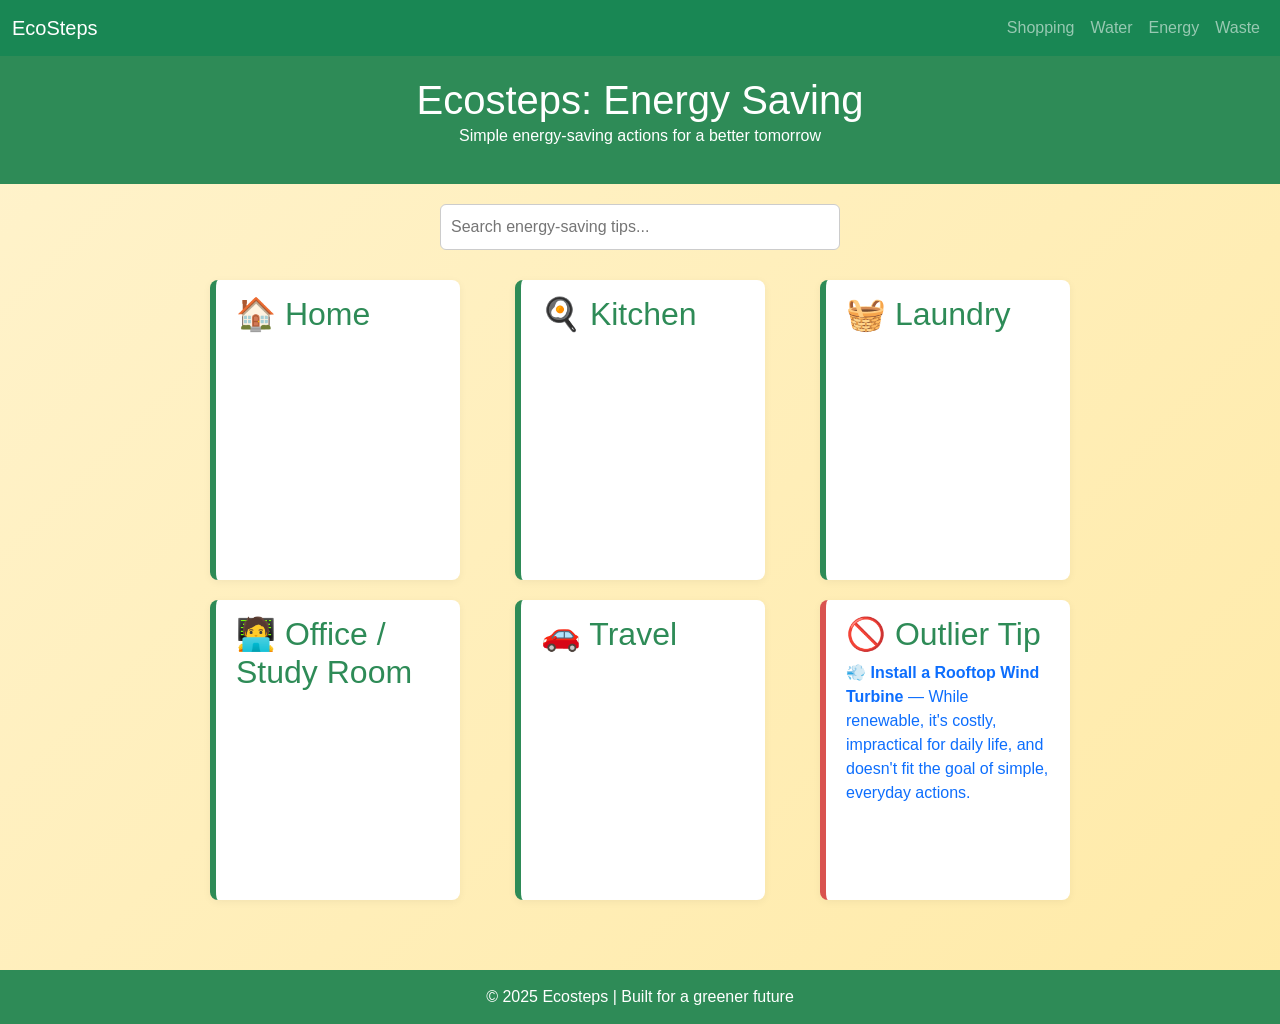
==== energy.html @ 2a05fef1 "first commit" ====
<!DOCTYPE html>
<html lang="en">
<head>
  <meta charset="UTF-8" />
  <meta name="viewport" content="width=device-width, initial-scale=1" />
  <title>Ecosteps: Energy Saving</title>
  <link href="https://cdn.jsdelivr.net/npm/bootstrap@5.3.0/dist/css/bootstrap.min.css" rel="stylesheet" />
  <style>
    *{
      list-style: none;
    }
    body {
      font-family: 'Poppins', sans-serif;
      margin: 0;
      padding: 0;
      background: linear-gradient(135deg, #fff3cd 0%, #ffeaa7 100%);
      color: #333;
      overflow-x: hidden;
    }

    header {
      background-color: #2e8b57;
      color: white;
      padding: 20px;
      text-align: center;
    }

    h1 {
      margin: 0;
    }

    section {
      padding: 20px;
      max-width: 900px;
      margin: auto;
    }
    .items{
      display: flex;
      justify-content: space-between;
      flex-wrap: wrap;
    }

    .category {

      background-color: #ffffff;
      border-left: 6px solid #2e8b57;
      padding: 15px 20px;
      margin-bottom: 20px;
      border-radius: 8px;
      box-shadow: 0 2px 8px rgba(0, 0, 0, 0.05);
      cursor: pointer;
      width: 250px;
      height: 300px;
    }
    .home{
      background-image: url(https://thearchitecturedesigns.com/wp-content/uploads/2023/12/Architectural-Tips-to-Consider-for-an-Energy-Efficient-Home-4-1024x731.jpeg);
      background-size: cover;
      background-repeat: no-repeat;
      background-position: center;
    }
 .kitchen{
  background-image: url(https://decorcrowd.com/wp-content/uploads/2024/04/Different_color_temperatures_of_LED_lights_for_various_kitchen_zones-683x1024.webp);
      background-size: cover;
      background-repeat: no-repeat;
      background-position: center;
 }

 .laundry{
      background-image: url(https://thumbs.dreamstime.com/b/modern-laundry-room-energy-efficient-washing-machine-design-bright-laundry-area-features-washing-machine-wind-363855726.jpg);
      background-size: cover;
      background-repeat: no-repeat;
      background-position: center;
 }
 .office{
   background-image: url(https://www.energyaustralia.com.au/sites/default/files/styles/full_image/public/2017-01/energy-saving-tips-your-office.jpg?itok=7Slnhd7Y);
      background-size: cover;
      background-repeat: no-repeat;
      background-position: center;
 }
 .travel{
      background-image: url(https://welcomeenergy.co.uk/wp-content/uploads/2020/06/energy.png);
      background-size: cover;
      background-repeat: no-repeat;
      background-position: center;
 }
    .category h2 {
      margin-top: 0;
      color: #2e8b57;
      display: flex;
      justify-content: space-between;
      align-items: center;
    }

    .tips {
      display: none;
      padding-top: 10px;
      background: floralwhite;
      padding-right: 9px;
      padding-bottom: 4px;
      border-radius: 5px;
      border: 1px solid gray;
    }

    .outlier {
      background-image: url(https://thumbs.dreamstime.com/z/solar-panel-factory-rooftop-wind-turbine-beautiful-blue-sky-background-290024579.jpg?w=576);
      border-left: 6px solid #d9534f;
    }

    footer {
      text-align: center;
      padding: 15px;
      background-color: #2e8b57;
      color: white;
      margin-top: 30px;
    }

    .search-box {
      text-align: center;
      margin-bottom: 30px;
    }

    input[type="text"] {
      padding: 10px;
      width: 80%;
      max-width: 400px;
      font-size: 16px;
      border-radius: 6px;
      border: 1px solid #ccc;
    }

    #scrollTop {
      position: fixed;
      bottom: 30px;
      right: 30px;
      display: none;
      background-color: #2e8b57;
      color: white;
      border: none;
      padding: 10px 15px;
      border-radius: 50%;
      font-size: 18px;
      cursor: pointer;
      box-shadow: 0 2px 5px rgba(0, 0, 0, 0.3);
    }

    @media screen and (max-width: 600px) {
      section {
        padding: 15px;
      }
    }
  </style>
</head>
<body>
  <nav class="navbar navbar-expand-lg navbar-dark bg-success">
    <div class="container-fluid">
      <a class="navbar-brand" href="EcoSteps.html">EcoSteps</a>
      <button class="navbar-toggler" type="button" data-bs-toggle="collapse" data-bs-target="#navbarNav"
        aria-controls="navbarNav" aria-expanded="false" aria-label="Toggle navigation">
        <span class="navbar-toggler-icon"></span>
      </button>
      <div class="collapse navbar-collapse" id="navbarNav">
        <ul class="navbar-nav ms-auto">
          <li class="nav-item"><a class="nav-link" href="shopping.html">Shopping</a></li>
          <li class="nav-item"><a class="nav-link" href="water.html">Water</a></li>
          <li class="nav-item active"><a class="nav-link" href="energy.html">Energy</a></li>
          <li class="nav-item"><a class="nav-link" href="waste/abhina_page4.html">Waste</a></li>
        </ul>
      </div>
    </div>
  </nav>

  <header>
    <h1>Ecosteps: Energy Saving</h1>
    <p>Simple energy-saving actions for a better tomorrow</p>
  </header>

  <section>
    <div class="search-box">
      <input type="text" id="searchInput" placeholder="Search energy-saving tips...">
    </div>

    <div class="item">
      <div class="items">
            <div class="category home" onclick="toggleTips(this)">
      <h2>🏠 Home </h2>
      <ul class="tips">
        <li>💡 Switch to LED Bulbs</li>
        <li>🔌 Unplug Idle Electronics</li>
        <li>🪟 Use Natural Light</li>
        <li>🛏️ Turn Off Lights When Not Needed</li>
        <li>🧊 Insulate Your Home</li>
      </ul>
    </div>

    <div class="category kitchen" onclick="toggleTips(this)">
      <h2>🍳 Kitchen</h2>
      <ul class="tips">
        <li>🍽️ Use Microwave Instead of Oven</li>
        <li>🔥 Cover Pots While Cooking</li>
        <li>🧊 Use Energy-Efficient Appliances</li>
      </ul>
    </div>
    <div class="category laundry" onclick="toggleTips(this)">
      <h2>🧺 Laundry </h2>
      <ul class="tips">
        <li>🧼 Wash with Cold Water</li>
        <li>🌞 Line Dry Clothes</li>
        <li>🧽 Clean Dryer Lint Filter Regularly</li>
      </ul>
    </div>
      </div>
      <div class="items">
            <div class="category office" onclick="toggleTips(this)">
      <h2>🧑‍💻 Office / Study Room</h2>
      <ul class="tips">
        <li>🖥️ Use Power Saving Mode</li>
        <li>🔌 Smart Power Strips</li>
      </ul>
    </div>

    <div class="category travel" onclick="toggleTips(this)">
      <h2>🚗 Travel</h2>
      <ul class="tips">
        <li>🚶‍♀️ Walk or Bike Short Distances</li>
        <li>🚙 Carpool When Possible</li>
        <li>🚌 Use Public Transport</li>
      </ul>
    </div>

    <a href="https://www.youtube.com/watch?v=DvkabsJn6uo" target="_blank" style="text-decoration: none;">
      <div class="category outlier">
        <h2>🚫 Outlier Tip</h2>
        <p>💨 <strong>Install a Rooftop Wind Turbine</strong> — While renewable, it's costly, impractical for daily life, and doesn't fit the goal of simple, everyday actions.</p>
      </div>
    </a>

    </div>
      </div>



  </section>

  <footer>
    &copy; 2025 Ecosteps | Built for a greener future
  </footer>

  <button id="scrollTop" onclick="scrollToTop()">⬆️</button>

  <script>
    function toggleTips(categoryDiv) {
      const tips = categoryDiv.querySelector(".tips");
      const toggleIcon = categoryDiv.querySelector("span");
      const isOpen = tips.style.display === "block";

      tips.style.display = isOpen ? "none" : "block";
      toggleIcon.textContent = isOpen ? "➕" : "➖";
    }

    document.getElementById("searchInput").addEventListener("input", function () {
      const filter = this.value.toLowerCase();
      const tipsLists = document.querySelectorAll(".tips li");

      tipsLists.forEach(function (tip) {
        const text = tip.textContent.toLowerCase();
        tip.style.display = text.includes(filter) ? "" : "none";
      });
    });

    window.onscroll = function () {
      const scrollBtn = document.getElementById("scrollTop");
      scrollBtn.style.display = window.scrollY > 200 ? "block" : "none";
    };

    function scrollToTop() {
      window.scrollTo({ top: 0, behavior: "smooth" });
    }
  </script>
  <script src="https://cdn.jsdelivr.net/npm/bootstrap@5.3.0/dist/js/bootstrap.bundle.min.js"></script>
</body>
</html>
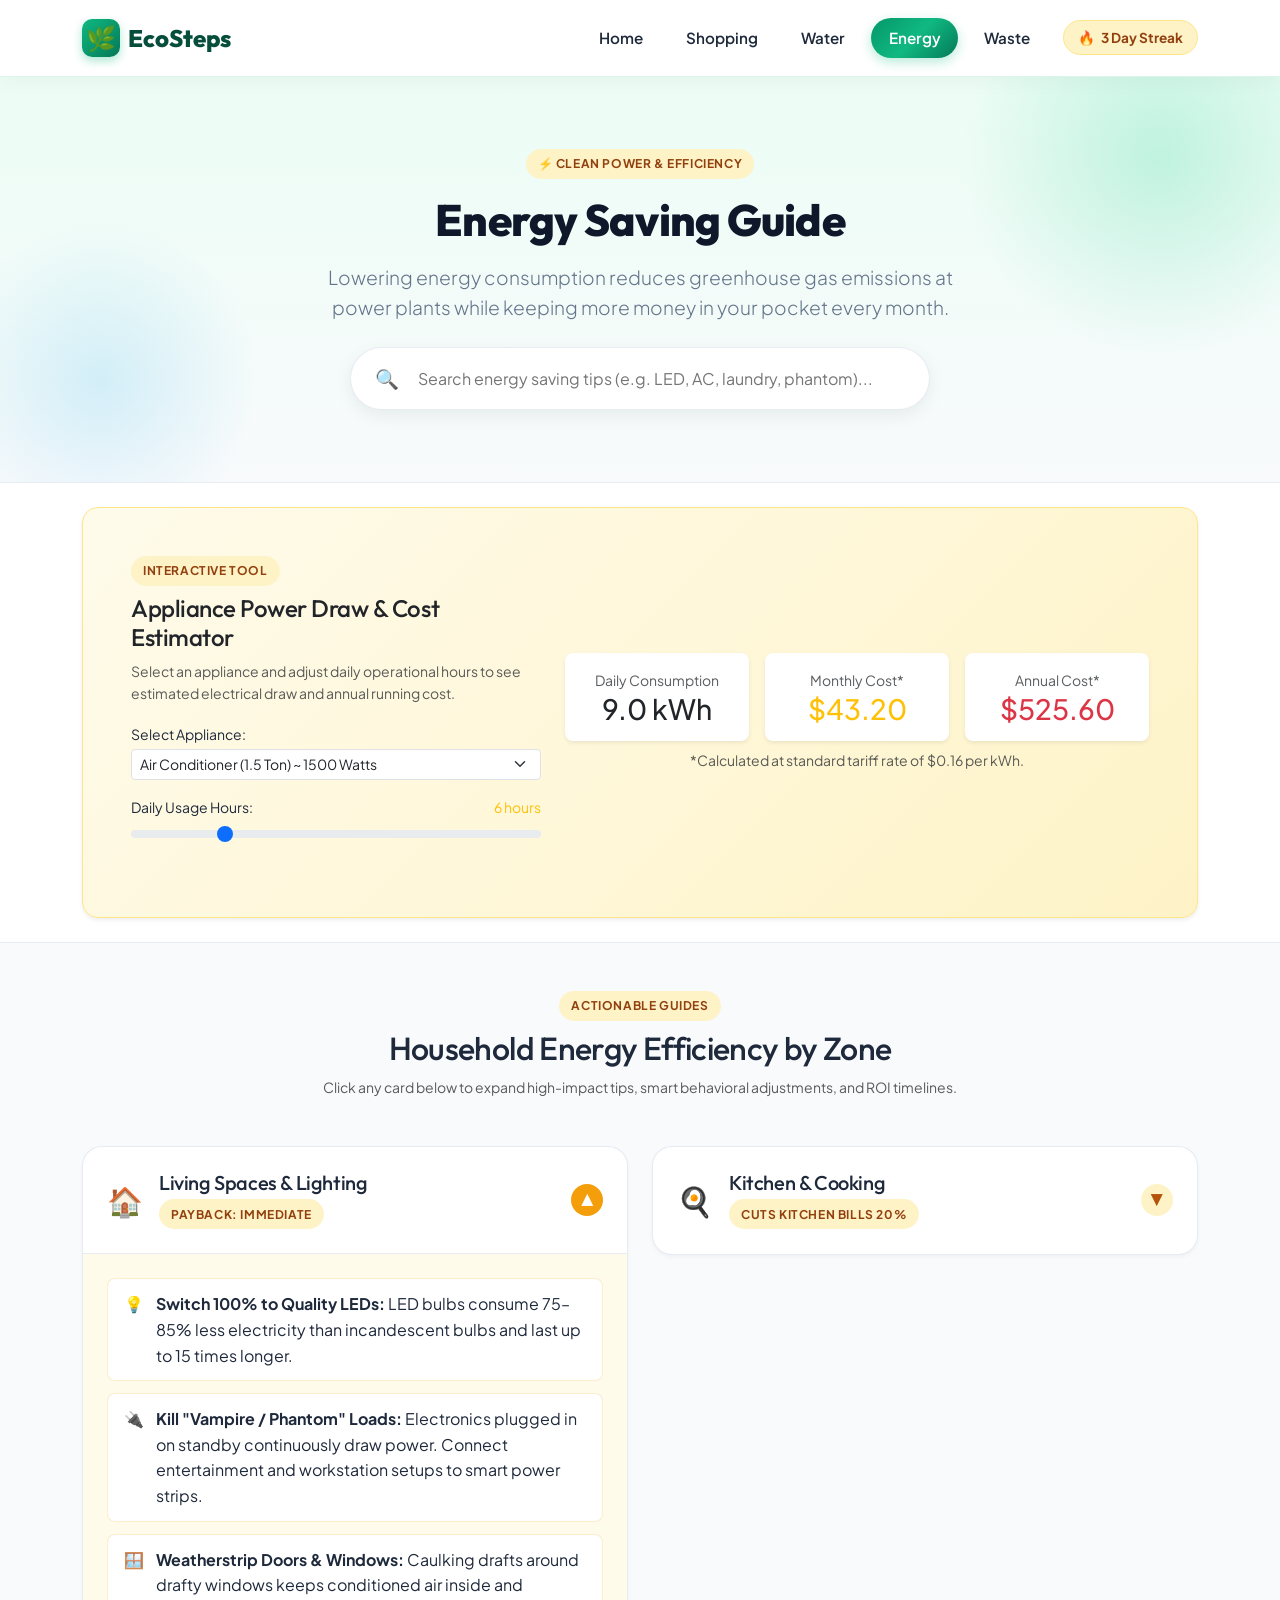
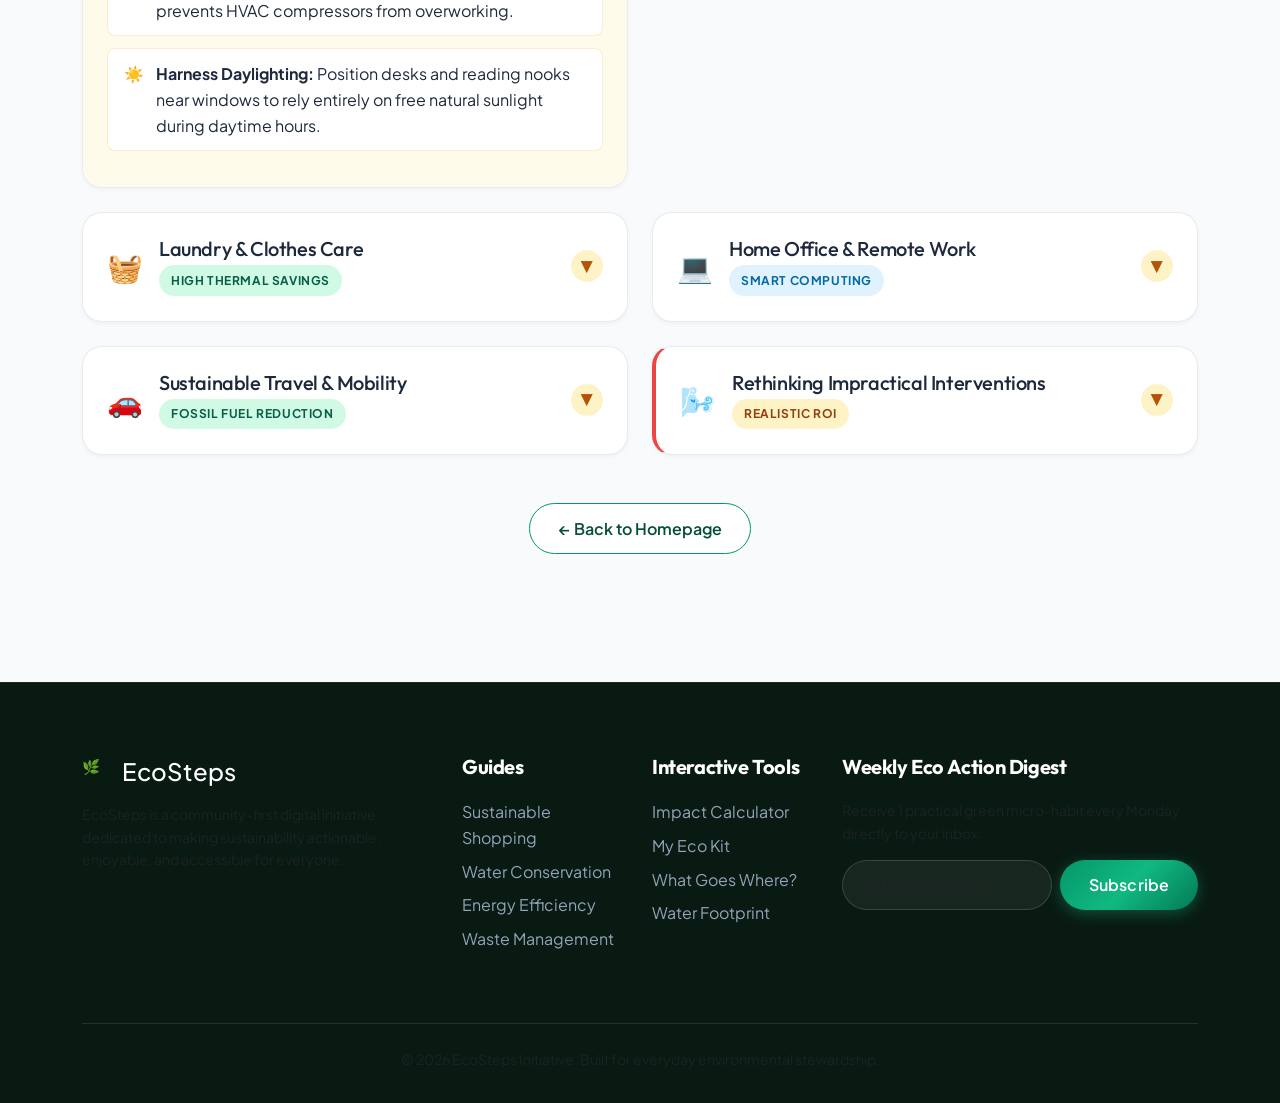
==== commit 9235473e: "f" ====
--- a/energy.html
+++ b/energy.html
@@ -1,281 +1,530 @@
 <!DOCTYPE html>
 <html lang="en">
 <head>
-  <meta charset="UTF-8" />
-  <meta name="viewport" content="width=device-width, initial-scale=1" />
-  <title>Ecosteps: Energy Saving</title>
+  <meta charset="UTF-8">
+  <meta name="viewport" content="width=device-width, initial-scale=1.0">
+  <title>Energy Saving Guide | EcoSteps</title>
+  <meta name="description" content="Discover actionable methods to eliminate vampire power, optimize appliance usage, and dramatically lower your household electricity bills.">
+
+  <!-- Stylesheets -->
   <link href="https://cdn.jsdelivr.net/npm/bootstrap@5.3.0/dist/css/bootstrap.min.css" rel="stylesheet" />
+  <link rel="stylesheet" href="css/main.css">
+  <link rel="icon" type="image/png" href="image/echosteps.png">
   <style>
-    *{
-      list-style: none;
-    }
-    body {
-      font-family: 'Poppins', sans-serif;
-      margin: 0;
-      padding: 0;
-      background: linear-gradient(135deg, #fff3cd 0%, #ffeaa7 100%);
-      color: #333;
-      overflow-x: hidden;
-    }
-
-    header {
-      background-color: #2e8b57;
-      color: white;
-      padding: 20px;
-      text-align: center;
-    }
-
-    h1 {
-      margin: 0;
-    }
-
-    section {
-      padding: 20px;
-      max-width: 900px;
-      margin: auto;
-    }
-    .items{
-      display: flex;
-      justify-content: space-between;
-      flex-wrap: wrap;
-    }
-
-    .category {
-
-      background-color: #ffffff;
-      border-left: 6px solid #2e8b57;
-      padding: 15px 20px;
-      margin-bottom: 20px;
-      border-radius: 8px;
-      box-shadow: 0 2px 8px rgba(0, 0, 0, 0.05);
+    .energy-category-card {
+      background: white;
+      border-radius: var(--radius-lg);
+      border: 1px solid var(--border-light);
+      box-shadow: var(--shadow-sm);
+      overflow: hidden;
+      transition: var(--transition);
       cursor: pointer;
-      width: 250px;
-      height: 300px;
-    }
-    .home{
-      background-image: url(https://thearchitecturedesigns.com/wp-content/uploads/2023/12/Architectural-Tips-to-Consider-for-an-Energy-Efficient-Home-4-1024x731.jpeg);
-      background-size: cover;
-      background-repeat: no-repeat;
-      background-position: center;
-    }
- .kitchen{
-  background-image: url(https://decorcrowd.com/wp-content/uploads/2024/04/Different_color_temperatures_of_LED_lights_for_various_kitchen_zones-683x1024.webp);
-      background-size: cover;
-      background-repeat: no-repeat;
-      background-position: center;
- }
-
- .laundry{
-      background-image: url(https://thumbs.dreamstime.com/b/modern-laundry-room-energy-efficient-washing-machine-design-bright-laundry-area-features-washing-machine-wind-363855726.jpg);
-      background-size: cover;
-      background-repeat: no-repeat;
-      background-position: center;
- }
- .office{
-   background-image: url(https://www.energyaustralia.com.au/sites/default/files/styles/full_image/public/2017-01/energy-saving-tips-your-office.jpg?itok=7Slnhd7Y);
-      background-size: cover;
-      background-repeat: no-repeat;
-      background-position: center;
- }
- .travel{
-      background-image: url(https://welcomeenergy.co.uk/wp-content/uploads/2020/06/energy.png);
-      background-size: cover;
-      background-repeat: no-repeat;
-      background-position: center;
- }
-    .category h2 {
-      margin-top: 0;
-      color: #2e8b57;
+    }
+    .energy-category-card:hover {
+      box-shadow: var(--shadow-md);
+      transform: translateY(-4px);
+      border-color: var(--accent-amber);
+    }
+    .energy-header {
+      padding: 1.5rem;
       display: flex;
       justify-content: space-between;
       align-items: center;
-    }
-
-    .tips {
+      border-bottom: 1px solid transparent;
+      user-select: none;
+    }
+    .energy-category-card.open .energy-header {
+      border-bottom: 1px solid var(--border-light);
+    }
+    .toggle-indicator {
+      width: 32px;
+      height: 32px;
+      border-radius: 50%;
+      background: #fef3c7;
+      color: #b45309;
+      display: flex;
+      align-items: center;
+      justify-content: center;
+      font-weight: bold;
+      transition: transform 0.25s ease;
+    }
+    .energy-category-card.open .toggle-indicator {
+      transform: rotate(180deg);
+      background: #f59e0b;
+      color: white;
+    }
+    .tip-list-body {
       display: none;
-      padding-top: 10px;
-      background: floralwhite;
-      padding-right: 9px;
-      padding-bottom: 4px;
-      border-radius: 5px;
-      border: 1px solid gray;
-    }
-
-    .outlier {
-      background-image: url(https://thumbs.dreamstime.com/z/solar-panel-factory-rooftop-wind-turbine-beautiful-blue-sky-background-290024579.jpg?w=576);
-      border-left: 6px solid #d9534f;
-    }
-
-    footer {
-      text-align: center;
-      padding: 15px;
-      background-color: #2e8b57;
-      color: white;
-      margin-top: 30px;
-    }
-
-    .search-box {
-      text-align: center;
-      margin-bottom: 30px;
-    }
-
-    input[type="text"] {
-      padding: 10px;
-      width: 80%;
-      max-width: 400px;
-      font-size: 16px;
-      border-radius: 6px;
-      border: 1px solid #ccc;
-    }
-
-    #scrollTop {
-      position: fixed;
-      bottom: 30px;
-      right: 30px;
-      display: none;
-      background-color: #2e8b57;
-      color: white;
-      border: none;
-      padding: 10px 15px;
-      border-radius: 50%;
-      font-size: 18px;
-      cursor: pointer;
-      box-shadow: 0 2px 5px rgba(0, 0, 0, 0.3);
-    }
-
-    @media screen and (max-width: 600px) {
-      section {
-        padding: 15px;
-      }
+      padding: 1.5rem;
+      background: #fffbeb;
+    }
+    .energy-category-card.open .tip-list-body {
+      display: block;
+    }
+    .energy-tip-item {
+      padding: 0.75rem 1rem;
+      background: white;
+      border-radius: var(--radius-sm);
+      margin-bottom: 0.75rem;
+      border: 1px solid rgba(245, 158, 11, 0.2);
+      display: flex;
+      align-items: flex-start;
+      gap: 0.75rem;
     }
   </style>
 </head>
 <body>
-  <nav class="navbar navbar-expand-lg navbar-dark bg-success">
-    <div class="container-fluid">
-      <a class="navbar-brand" href="EcoSteps.html">EcoSteps</a>
-      <button class="navbar-toggler" type="button" data-bs-toggle="collapse" data-bs-target="#navbarNav"
-        aria-controls="navbarNav" aria-expanded="false" aria-label="Toggle navigation">
-        <span class="navbar-toggler-icon"></span>
-      </button>
+
+  <!-- Top Sticky Navigation -->
+  <nav class="navbar navbar-expand-lg eco-navbar">
+    <div class="container">
+      <a class="navbar-brand" href="EcoSteps.html">
+        <span class="brand-badge">🌿</span>
+        <span>EcoSteps</span>
+      </a>
+      <div class="d-flex align-items-center d-lg-none gap-2">
+        <div class="nav-streak-pill">🔥 <span>3 Day Streak</span></div>
+        <button class="navbar-toggler border-0" type="button" data-bs-toggle="collapse" data-bs-target="#navbarNav"
+          aria-controls="navbarNav" aria-expanded="false" aria-label="Toggle navigation">
+          <span class="navbar-toggler-icon"></span>
+        </button>
+      </div>
       <div class="collapse navbar-collapse" id="navbarNav">
-        <ul class="navbar-nav ms-auto">
+        <ul class="navbar-nav ms-auto align-items-lg-center gap-lg-2">
+          <li class="nav-item"><a class="nav-link" href="EcoSteps.html">Home</a></li>
           <li class="nav-item"><a class="nav-link" href="shopping.html">Shopping</a></li>
           <li class="nav-item"><a class="nav-link" href="water.html">Water</a></li>
           <li class="nav-item active"><a class="nav-link" href="energy.html">Energy</a></li>
           <li class="nav-item"><a class="nav-link" href="waste/abhina_page4.html">Waste</a></li>
         </ul>
+        <div class="ms-lg-3 d-none d-lg-block">
+          <div class="nav-streak-pill" title="Daily Sustainability Streak">🔥 <span>3 Day Streak</span></div>
+        </div>
       </div>
     </div>
   </nav>
 
-  <header>
-    <h1>Ecosteps: Energy Saving</h1>
-    <p>Simple energy-saving actions for a better tomorrow</p>
+  <!-- Hero Section -->
+  <header class="page-hero text-center position-relative">
+    <div class="container position-relative" style="z-index: 2;">
+      <span class="badge-eco badge-eco-amber mb-3">⚡ Clean Power & Efficiency</span>
+      <h1 class="display-5 font-weight-bold mb-3">Energy Saving Guide</h1>
+      <p class="lead mb-4">
+        Lowering energy consumption reduces greenhouse gas emissions at power plants while keeping more money in your pocket every month.
+      </p>
+
+      <!-- Search Box -->
+      <div class="search-filter-wrapper mb-3">
+        <span class="search-icon">🔍</span>
+        <input type="text" id="energySearchInput" placeholder="Search energy saving tips (e.g. LED, AC, laundry, phantom)...">
+      </div>
+    </div>
   </header>
 
-  <section>
-    <div class="search-box">
-      <input type="text" id="searchInput" placeholder="Search energy-saving tips...">
+  <!-- Interactive Appliance Estimator Banner -->
+  <section class="py-4" style="background: white; border-top: 1px solid var(--border-light); border-bottom: 1px solid var(--border-light);">
+    <div class="container">
+      <div class="p-4 p-md-5 rounded-4 shadow-sm" style="background: linear-gradient(135deg, #fffbeb 0%, #fef3c7 100%); border: 1px solid #fde68a;">
+        <div class="row align-items-center g-4">
+          <div class="col-lg-5">
+            <span class="badge-eco badge-eco-amber mb-2">Interactive Tool</span>
+            <h3 class="h4 font-weight-bold text-dark mb-2">Appliance Power Draw & Cost Estimator</h3>
+            <p class="text-muted small mb-3">
+              Select an appliance and adjust daily operational hours to see estimated electrical draw and annual running cost.
+            </p>
+
+            <div class="mb-3">
+              <label class="small font-weight-bold mb-1">Select Appliance:</label>
+              <select class="form-select form-select-sm" id="applianceSelect">
+                <option value="1500">Air Conditioner (1.5 Ton) ~ 1500 Watts</option>
+                <option value="60">Old Incandescent Bulb ~ 60 Watts</option>
+                <option value="9">Modern LED Bulb ~ 9 Watts</option>
+                <option value="200">Desktop Gaming PC ~ 200 Watts</option>
+                <option value="45">Laptop Computer ~ 45 Watts</option>
+                <option value="1200">Electric Space Heater ~ 1200 Watts</option>
+                <option value="150">Refrigerator (Running average) ~ 150 Watts</option>
+                <option value="30">Standby Electronics / Vampire Draw ~ 30 Watts</option>
+              </select>
+            </div>
+
+            <div class="mb-3">
+              <label class="d-flex justify-content-between small font-weight-bold mb-1">
+                <span>Daily Usage Hours:</span>
+                <span id="hoursDisplay" class="text-warning font-weight-bold">6 hours</span>
+              </label>
+              <input type="range" class="form-range" id="hoursInput" min="1" max="24" value="6" step="1">
+            </div>
+          </div>
+          <div class="col-lg-7">
+            <div class="row g-3 text-center">
+              <div class="col-4">
+                <div class="bg-white p-3 rounded-3 shadow-sm">
+                  <div class="text-muted small">Daily Consumption</div>
+                  <div class="h3 font-weight-bold text-dark mb-0" id="calcDailyKWh">9.0 kWh</div>
+                </div>
+              </div>
+              <div class="col-4">
+                <div class="bg-white p-3 rounded-3 shadow-sm">
+                  <div class="text-muted small">Monthly Cost*</div>
+                  <div class="h3 font-weight-bold text-warning mb-0" id="calcMonthlyCost">$43.20</div>
+                </div>
+              </div>
+              <div class="col-4">
+                <div class="bg-white p-3 rounded-3 shadow-sm">
+                  <div class="text-muted small">Annual Cost*</div>
+                  <div class="h3 font-weight-bold text-danger mb-0" id="calcAnnualCost">$525.60</div>
+                </div>
+              </div>
+            </div>
+            <div class="text-muted small text-center mt-2">
+              *Calculated at standard tariff rate of $0.16 per kWh.
+            </div>
+          </div>
+        </div>
+      </div>
     </div>
-
-    <div class="item">
-      <div class="items">
-            <div class="category home" onclick="toggleTips(this)">
-      <h2>🏠 Home </h2>
-      <ul class="tips">
-        <li>💡 Switch to LED Bulbs</li>
-        <li>🔌 Unplug Idle Electronics</li>
-        <li>🪟 Use Natural Light</li>
-        <li>🛏️ Turn Off Lights When Not Needed</li>
-        <li>🧊 Insulate Your Home</li>
-      </ul>
+  </section>
+
+  <!-- Zone-by-Zone Guide Section -->
+  <section class="py-5">
+    <div class="container">
+      <div class="text-center max-w-700 mx-auto mb-5">
+        <span class="badge-eco badge-eco-amber mb-2">Actionable Guides</span>
+        <h2 class="h2 font-weight-bold">Household Energy Efficiency by Zone</h2>
+        <p class="text-muted small">Click any card below to expand high-impact tips, smart behavioral adjustments, and ROI timelines.</p>
+      </div>
+
+      <div class="row g-4" id="energyCategoryContainer">
+        <!-- 1. Home Living -->
+        <div class="col-lg-6 energy-card-wrapper">
+          <div class="energy-category-card open">
+            <div class="energy-header">
+              <div class="d-flex align-items-center gap-3">
+                <span style="font-size: 1.8rem;">🏠</span>
+                <div>
+                  <h3 class="h5 font-weight-bold mb-0">Living Spaces & Lighting</h3>
+                  <span class="badge-eco badge-eco-amber mt-1">Payback: Immediate</span>
+                </div>
+              </div>
+              <div class="toggle-indicator">▼</div>
+            </div>
+            <div class="tip-list-body">
+              <div class="energy-tip-item">
+                <span class="text-warning font-weight-bold">💡</span>
+                <div>
+                  <strong>Switch 100% to Quality LEDs:</strong> LED bulbs consume 75–85% less electricity than incandescent bulbs and last up to 15 times longer.
+                </div>
+              </div>
+              <div class="energy-tip-item">
+                <span class="text-warning font-weight-bold">🔌</span>
+                <div>
+                  <strong>Kill "Vampire / Phantom" Loads:</strong> Electronics plugged in on standby continuously draw power. Connect entertainment and workstation setups to smart power strips.
+                </div>
+              </div>
+              <div class="energy-tip-item">
+                <span class="text-warning font-weight-bold">🪟</span>
+                <div>
+                  <strong>Weatherstrip Doors & Windows:</strong> Caulking drafts around drafty windows keeps conditioned air inside and prevents HVAC compressors from overworking.
+                </div>
+              </div>
+              <div class="energy-tip-item">
+                <span class="text-warning font-weight-bold">☀️</span>
+                <div>
+                  <strong>Harness Daylighting:</strong> Position desks and reading nooks near windows to rely entirely on free natural sunlight during daytime hours.
+                </div>
+              </div>
+            </div>
+          </div>
+        </div>
+
+        <!-- 2. Kitchen -->
+        <div class="col-lg-6 energy-card-wrapper">
+          <div class="energy-category-card">
+            <div class="energy-header">
+              <div class="d-flex align-items-center gap-3">
+                <span style="font-size: 1.8rem;">🍳</span>
+                <div>
+                  <h3 class="h5 font-weight-bold mb-0">Kitchen & Cooking</h3>
+                  <span class="badge-eco badge-eco-amber mt-1">Cuts Kitchen Bills 20%</span>
+                </div>
+              </div>
+              <div class="toggle-indicator">▼</div>
+            </div>
+            <div class="tip-list-body">
+              <div class="energy-tip-item">
+                <span class="text-warning font-weight-bold">🍲</span>
+                <div>
+                  <strong>Cook with Covered Pots:</strong> Putting lids on pots traps heat, allowing food to boil up to 30% faster while using significantly less gas or induction electricity.
+                </div>
+              </div>
+              <div class="energy-tip-item">
+                <span class="text-warning font-weight-bold">⚡</span>
+                <div>
+                  <strong>Use Microwaves & Air Fryers for Small Portions:</strong> Reheating in a microwave or toaster oven consumes up to 70% less energy than preheating a full-sized 2,500W oven.
+                </div>
+              </div>
+              <div class="energy-tip-item">
+                <span class="text-warning font-weight-bold">🧊</span>
+                <div>
+                  <strong>Maintain Refrigerator Coils & Door Seals:</strong> Vacuum dust off refrigerator condenser coils twice a year to maintain maximum compressor efficiency.
+                </div>
+              </div>
+            </div>
+          </div>
+        </div>
+
+        <!-- 3. Laundry -->
+        <div class="col-lg-6 energy-card-wrapper">
+          <div class="energy-category-card">
+            <div class="energy-header">
+              <div class="d-flex align-items-center gap-3">
+                <span style="font-size: 1.8rem;">🧺</span>
+                <div>
+                  <h3 class="h5 font-weight-bold mb-0">Laundry & Clothes Care</h3>
+                  <span class="badge-eco badge-eco-green mt-1">High Thermal Savings</span>
+                </div>
+              </div>
+              <div class="toggle-indicator">▼</div>
+            </div>
+            <div class="tip-list-body">
+              <div class="energy-tip-item">
+                <span class="text-warning font-weight-bold">🧼</span>
+                <div>
+                  <strong>Wash Loads in Cold Water:</strong> Up to 90% of the energy consumed by a washing machine goes solely into heating water. Modern detergents clean just as effectively in cold wash.
+                </div>
+              </div>
+              <div class="energy-tip-item">
+                <span class="text-warning font-weight-bold">🌞</span>
+                <div>
+                  <strong>Line Dry Clothes Naturally:</strong> Electric tumble dryers draw 2,000 to 5,000 Watts. Utilizing an indoor drying rack or outdoor clothesline preserves clothes and costs zero dollars.
+                </div>
+              </div>
+              <div class="energy-tip-item">
+                <span class="text-warning font-weight-bold">🧽</span>
+                <div>
+                  <strong>Clean Dryer Lint Filters Every Cycle:</strong> If you must use a dryer, clean the screen filter before every load to maintain unobstructed airflow and fast drying times.
+                </div>
+              </div>
+            </div>
+          </div>
+        </div>
+
+        <!-- 4. Office / Study -->
+        <div class="col-lg-6 energy-card-wrapper">
+          <div class="energy-category-card">
+            <div class="energy-header">
+              <div class="d-flex align-items-center gap-3">
+                <span style="font-size: 1.8rem;">💻</span>
+                <div>
+                  <h3 class="h5 font-weight-bold mb-0">Home Office & Remote Work</h3>
+                  <span class="badge-eco badge-eco-blue mt-1">Smart Computing</span>
+                </div>
+              </div>
+              <div class="toggle-indicator">▼</div>
+            </div>
+            <div class="tip-list-body">
+              <div class="energy-tip-item">
+                <span class="text-warning font-weight-bold">🖥️</span>
+                <div>
+                  <strong>Enable Sleep & Power-Saver Profiles:</strong> Configure monitors to sleep after 5 minutes of inactivity rather than running full brightness screensavers.
+                </div>
+              </div>
+              <div class="energy-tip-item">
+                <span class="text-warning font-weight-bold">🔋</span>
+                <div>
+                  <strong>Choose Laptops Over Bulky Towers:</strong> Laptop computers are specifically engineered for battery conservation and consume 80% less electricity than desktop PC towers.
+                </div>
+              </div>
+              <div class="energy-tip-item">
+                <span class="text-warning font-weight-bold">🔌</span>
+                <div>
+                  <strong>Master Power Switch:</strong> Turn off Wi-Fi routers or auxiliary monitors at night if you are away on travel or sleeping.
+                </div>
+              </div>
+            </div>
+          </div>
+        </div>
+
+        <!-- 5. Mobility -->
+        <div class="col-lg-6 energy-card-wrapper">
+          <div class="energy-category-card">
+            <div class="energy-header">
+              <div class="d-flex align-items-center gap-3">
+                <span style="font-size: 1.8rem;">🚗</span>
+                <div>
+                  <h3 class="h5 font-weight-bold mb-0">Sustainable Travel & Mobility</h3>
+                  <span class="badge-eco badge-eco-green mt-1">Fossil Fuel Reduction</span>
+                </div>
+              </div>
+              <div class="toggle-indicator">▼</div>
+            </div>
+            <div class="tip-list-body">
+              <div class="energy-tip-item">
+                <span class="text-warning font-weight-bold">🚶</span>
+                <div>
+                  <strong>Walk or Bike Short Trips (< 2 km):</strong> Cold engine starts generate the highest emissions per kilometer. Short trips on foot or bicycle produce zero carbon and keep you fit.
+                </div>
+              </div>
+              <div class="energy-tip-item">
+                <span class="text-warning font-weight-bold">🚙</span>
+                <div>
+                  <strong>Proper Tire Inflation:</strong> Keeping vehicle tires inflated to factory specifications improves fuel mileage by up to 3% and lengthens tire lifespan.
+                </div>
+              </div>
+              <div class="energy-tip-item">
+                <span class="text-warning font-weight-bold">🚌</span>
+                <div>
+                  <strong>Combine Errands & Carpool:</strong> Cluster weekly shopping into a single trip rather than multiple independent cold starts.
+                </div>
+              </div>
+            </div>
+          </div>
+        </div>
+
+        <!-- 6. Strategic Perspective: Rooftop Wind vs Solar & Efficiency -->
+        <div class="col-lg-6 energy-card-wrapper">
+          <div class="energy-category-card" style="border-left: 4px solid #ef4444;">
+            <div class="energy-header">
+              <div class="d-flex align-items-center gap-3">
+                <span style="font-size: 1.8rem;">🌬️</span>
+                <div>
+                  <h3 class="h5 font-weight-bold mb-0">Rethinking Impractical Interventions</h3>
+                  <span class="badge-eco badge-eco-amber mt-1">Realistic ROI</span>
+                </div>
+              </div>
+              <div class="toggle-indicator">▼</div>
+            </div>
+            <div class="tip-list-body">
+              <div class="energy-tip-item" style="border-left: 3px solid #ef4444;">
+                <div>
+                  <strong>Why Micro Rooftop Wind Turbines Rarely Work in Cities:</strong> Urban environments suffer from turbulent, unpredictable wind currents. Small residential turbines are costly, generate minimal wattage, cause structural vibrations, and require frequent mechanical maintenance.
+                </div>
+              </div>
+              <div class="energy-tip-item" style="border-left: 3px solid var(--primary);">
+                <div>
+                  <strong>The Pragmatic Solution:</strong> Invest in high-efficiency rooftop photovoltaic (PV) solar panels or basic thermal insulation. Solar panels contain no moving parts and produce consistent, silent clean energy.
+                </div>
+              </div>
+            </div>
+          </div>
+        </div>
+      </div>
+
+      <div class="text-center mt-5">
+        <a href="EcoSteps.html" class="btn-eco-outline">
+          ← Back to Homepage
+        </a>
+      </div>
     </div>
-
-    <div class="category kitchen" onclick="toggleTips(this)">
-      <h2>🍳 Kitchen</h2>
-      <ul class="tips">
-        <li>🍽️ Use Microwave Instead of Oven</li>
-        <li>🔥 Cover Pots While Cooking</li>
-        <li>🧊 Use Energy-Efficient Appliances</li>
-      </ul>
+  </section>
+
+  <!-- Global Footer -->
+  <footer class="eco-footer">
+    <div class="container">
+      <div class="row g-4 mb-5">
+        <div class="col-lg-4">
+          <div class="d-flex align-items-center gap-2 mb-3">
+            <span class="brand-badge" style="width: 32px; height: 32px; font-size: 0.9rem;">🌿</span>
+            <span class="h4 text-white font-weight-bold mb-0">EcoSteps</span>
+          </div>
+          <p class="text-muted small pe-lg-4">
+            EcoSteps is a community-first digital initiative dedicated to making sustainability actionable, enjoyable, and accessible for everyone.
+          </p>
+        </div>
+        <div class="col-6 col-md-3 col-lg-2">
+          <h5>Guides</h5>
+          <ul class="list-unstyled">
+            <li><a href="shopping.html">Sustainable Shopping</a></li>
+            <li><a href="water.html">Water Conservation</a></li>
+            <li><a href="energy.html">Energy Efficiency</a></li>
+            <li><a href="waste/abhina_page4.html">Waste Management</a></li>
+          </ul>
+        </div>
+        <div class="col-6 col-md-3 col-lg-2">
+          <h5>Interactive Tools</h5>
+          <ul class="list-unstyled">
+            <li><a href="EcoSteps.html#impact-calculator">Impact Calculator</a></li>
+            <li><a href="shopping.html">My Eco Kit</a></li>
+            <li><a href="waste/abhina_page4.html">What Goes Where?</a></li>
+            <li><a href="water.html">Water Footprint</a></li>
+          </ul>
+        </div>
+        <div class="col-md-6 col-lg-4">
+          <h5>Weekly Eco Action Digest</h5>
+          <p class="text-muted small">Receive 1 practical green micro-habit every Monday directly to your inbox.</p>
+          <form class="newsletter-form d-flex gap-2">
+            <input type="email" class="form-control footer-newsletter-input" placeholder="Enter your email..." required>
+            <button type="submit" class="btn-eco-primary btn-sm">Subscribe</button>
+          </form>
+        </div>
+      </div>
+      <div class="pt-4 border-top border-secondary border-opacity-25 text-center text-muted small">
+        <p class="mb-0">© 2026 EcoSteps Initiative. Built for everyday environmental stewardship.</p>
+      </div>
     </div>
-    <div class="category laundry" onclick="toggleTips(this)">
-      <h2>🧺 Laundry </h2>
-      <ul class="tips">
-        <li>🧼 Wash with Cold Water</li>
-        <li>🌞 Line Dry Clothes</li>
-        <li>🧽 Clean Dryer Lint Filter Regularly</li>
-      </ul>
-    </div>
-      </div>
-      <div class="items">
-            <div class="category office" onclick="toggleTips(this)">
-      <h2>🧑‍💻 Office / Study Room</h2>
-      <ul class="tips">
-        <li>🖥️ Use Power Saving Mode</li>
-        <li>🔌 Smart Power Strips</li>
-      </ul>
-    </div>
-
-    <div class="category travel" onclick="toggleTips(this)">
-      <h2>🚗 Travel</h2>
-      <ul class="tips">
-        <li>🚶‍♀️ Walk or Bike Short Distances</li>
-        <li>🚙 Carpool When Possible</li>
-        <li>🚌 Use Public Transport</li>
-      </ul>
-    </div>
-
-    <a href="https://www.youtube.com/watch?v=DvkabsJn6uo" target="_blank" style="text-decoration: none;">
-      <div class="category outlier">
-        <h2>🚫 Outlier Tip</h2>
-        <p>💨 <strong>Install a Rooftop Wind Turbine</strong> — While renewable, it's costly, impractical for daily life, and doesn't fit the goal of simple, everyday actions.</p>
-      </div>
-    </a>
-
-    </div>
-      </div>
-
-
-
-  </section>
-
-  <footer>
-    &copy; 2025 Ecosteps | Built for a greener future
   </footer>
 
-  <button id="scrollTop" onclick="scrollToTop()">⬆️</button>
-
+  <!-- Scripts -->
+  <script src="https://cdn.jsdelivr.net/npm/bootstrap@5.3.0/dist/js/bootstrap.bundle.min.js"></script>
+  <script src="js/main.js"></script>
   <script>
-    function toggleTips(categoryDiv) {
-      const tips = categoryDiv.querySelector(".tips");
-      const toggleIcon = categoryDiv.querySelector("span");
-      const isOpen = tips.style.display === "block";
-
-      tips.style.display = isOpen ? "none" : "block";
-      toggleIcon.textContent = isOpen ? "➕" : "➖";
-    }
-
-    document.getElementById("searchInput").addEventListener("input", function () {
-      const filter = this.value.toLowerCase();
-      const tipsLists = document.querySelectorAll(".tips li");
-
-      tipsLists.forEach(function (tip) {
-        const text = tip.textContent.toLowerCase();
-        tip.style.display = text.includes(filter) ? "" : "none";
+    document.addEventListener("DOMContentLoaded", () => {
+      // 1. Accordion Toggle Logic
+      const cards = document.querySelectorAll(".energy-category-card");
+      cards.forEach(card => {
+        const header = card.querySelector(".energy-header");
+        header.addEventListener("click", () => {
+          card.classList.toggle("open");
+        });
+      });
+
+      // 2. Real-time Appliance Estimator
+      const applianceSelect = document.getElementById("applianceSelect");
+      const hoursInput = document.getElementById("hoursInput");
+      const hoursDisplay = document.getElementById("hoursDisplay");
+      const calcDailyKWh = document.getElementById("calcDailyKWh");
+      const calcMonthlyCost = document.getElementById("calcMonthlyCost");
+      const calcAnnualCost = document.getElementById("calcAnnualCost");
+
+      function updateApplianceCalc() {
+        const watts = parseFloat(applianceSelect.value);
+        const hours = parseFloat(hoursInput.value);
+        hoursDisplay.innerText = `${hours} hours`;
+
+        const dailyKWh = (watts * hours) / 1000;
+        const ratePerKWh = 0.16; // $0.16/kWh
+        const monthlyCost = dailyKWh * 30 * ratePerKWh;
+        const annualCost = dailyKWh * 365 * ratePerKWh;
+
+        calcDailyKWh.innerText = `${dailyKWh.toFixed(1)} kWh`;
+        calcMonthlyCost.innerText = `$${monthlyCost.toFixed(2)}`;
+        calcAnnualCost.innerText = `$${annualCost.toFixed(2)}`;
+      }
+
+      applianceSelect.addEventListener("change", updateApplianceCalc);
+      hoursInput.addEventListener("input", updateApplianceCalc);
+      updateApplianceCalc();
+
+      // 3. Search Filter Logic
+      const searchInput = document.getElementById("energySearchInput");
+      const cardWrappers = document.querySelectorAll(".energy-card-wrapper");
+
+      searchInput.addEventListener("input", (e) => {
+        const query = e.target.value.toLowerCase().trim();
+        cardWrappers.forEach(wrapper => {
+          const card = wrapper.querySelector(".energy-category-card");
+          const text = card.textContent.toLowerCase();
+          if (text.includes(query)) {
+            wrapper.style.display = "";
+            if (query.length > 1) {
+              card.classList.add("open");
+            }
+          } else {
+            wrapper.style.display = "none";
+          }
+        });
       });
     });
-
-    window.onscroll = function () {
-      const scrollBtn = document.getElementById("scrollTop");
-      scrollBtn.style.display = window.scrollY > 200 ? "block" : "none";
-    };
-
-    function scrollToTop() {
-      window.scrollTo({ top: 0, behavior: "smooth" });
-    }
   </script>
-  <script src="https://cdn.jsdelivr.net/npm/bootstrap@5.3.0/dist/js/bootstrap.bundle.min.js"></script>
 </body>
 </html>
--- a/css/main.css
+++ b/css/main.css
@@ -0,0 +1,579 @@
+@import url('https://fonts.googleapis.com/css2?family=Outfit:wght@400;500;600;700;800&family=Plus+Jakarta+Sans:wght@300;400;500;600;700&display=swap');
+
+:root {
+  --primary: #059669;
+  --primary-dark: #064e3b;
+  --primary-light: #34d399;
+  --primary-gradient: linear-gradient(135deg, #059669 0%, #10b981 50%, #047857 100%);
+  --secondary-gradient: linear-gradient(135deg, #0284c7 0%, #06b6d4 100%);
+  --amber-gradient: linear-gradient(135deg, #d97706 0%, #f59e0b 100%);
+  
+  --emerald-50: #ecfdf5;
+  --emerald-100: #d1fae5;
+  --emerald-200: #a7f3d0;
+  --emerald-600: #059669;
+  --emerald-700: #047857;
+  --emerald-900: #064e3b;
+
+  --accent-cyan: #0891b2;
+  --accent-amber: #f59e0b;
+  --accent-sky: #0284c7;
+
+  --bg-main: #f8fafc;
+  --bg-card: #ffffff;
+  --bg-dark: #0f172a;
+  
+  --text-main: #1e293b;
+  --text-muted: #64748b;
+  --text-light: #94a3b8;
+
+  --border-light: rgba(226, 232, 240, 0.8);
+  --glass-bg: rgba(255, 255, 255, 0.82);
+  --glass-border: rgba(255, 255, 255, 0.6);
+  --glass-shadow: 0 8px 32px 0 rgba(16, 185, 129, 0.08);
+
+  --shadow-sm: 0 2px 4px rgba(15, 23, 42, 0.04);
+  --shadow-md: 0 6px 20px -2px rgba(15, 23, 42, 0.08);
+  --shadow-lg: 0 14px 34px -4px rgba(15, 23, 42, 0.12);
+  --shadow-glow: 0 0 25px rgba(16, 185, 129, 0.25);
+
+  --radius-sm: 8px;
+  --radius-md: 14px;
+  --radius-lg: 20px;
+  --radius-full: 9999px;
+
+  --transition: all 0.25s cubic-bezier(0.4, 0, 0.2, 1);
+}
+
+* {
+  box-sizing: border-box;
+}
+
+body {
+  font-family: 'Plus Jakarta Sans', -apple-system, BlinkMacSystemFont, 'Segoe UI', Roboto, sans-serif;
+  background-color: var(--bg-main);
+  color: var(--text-main);
+  margin: 0;
+  padding: 0;
+  line-height: 1.6;
+  overflow-x: hidden;
+  -webkit-font-smoothing: antialiased;
+}
+
+h1, h2, h3, h4, h5, h6, .display-font {
+  font-family: 'Outfit', sans-serif;
+  color: #0f172a;
+  font-weight: 700;
+  letter-spacing: -0.02em;
+}
+
+/* ==========================================================================
+   NAVIGATION BAR
+   ========================================================================== */
+.eco-navbar {
+  background: rgba(255, 255, 255, 0.95) !important;
+  backdrop-filter: blur(14px);
+  -webkit-backdrop-filter: blur(14px);
+  border-bottom: 1px solid rgba(16, 185, 129, 0.15);
+  box-shadow: 0 4px 20px rgba(0, 0, 0, 0.04);
+  padding: 0.85rem 1.5rem;
+  position: sticky;
+  top: 0;
+  z-index: 1050;
+  transition: var(--transition);
+}
+
+.eco-navbar .navbar-brand {
+  font-family: 'Outfit', sans-serif;
+  font-weight: 800;
+  font-size: 1.5rem;
+  color: var(--primary-dark) !important;
+  display: inline-flex;
+  align-items: center;
+  gap: 0.5rem;
+}
+
+.eco-navbar .brand-badge {
+  display: inline-flex;
+  align-items: center;
+  justify-content: center;
+  width: 38px;
+  height: 38px;
+  border-radius: 10px;
+  background: linear-gradient(135deg, #10b981 0%, #047857 100%);
+  color: white;
+  box-shadow: 0 4px 10px rgba(16, 185, 129, 0.35);
+}
+
+.eco-navbar .nav-link {
+  font-weight: 600;
+  color: var(--text-main) !important;
+  padding: 0.5rem 1.1rem !important;
+  border-radius: var(--radius-full);
+  transition: var(--transition);
+  font-size: 0.95rem;
+}
+
+.eco-navbar .nav-link:hover {
+  color: var(--primary) !important;
+  background-color: var(--emerald-50);
+  transform: translateY(-1px);
+}
+
+.eco-navbar .nav-item.active .nav-link,
+.eco-navbar .nav-link.active {
+  color: #ffffff !important;
+  background: var(--primary-gradient);
+  box-shadow: 0 4px 12px rgba(16, 185, 129, 0.3);
+}
+
+.nav-streak-pill {
+  display: inline-flex;
+  align-items: center;
+  gap: 0.4rem;
+  padding: 0.35rem 0.85rem;
+  background: #fef3c7;
+  color: #92400e;
+  border-radius: var(--radius-full);
+  font-size: 0.85rem;
+  font-weight: 700;
+  border: 1px solid #fde68a;
+  cursor: pointer;
+  transition: var(--transition);
+}
+
+.nav-streak-pill:hover {
+  transform: scale(1.05);
+}
+
+/* ==========================================================================
+   BUTTONS & BADGES
+   ========================================================================== */
+.btn-eco-primary {
+  background: var(--primary-gradient);
+  color: white !important;
+  border: none;
+  border-radius: var(--radius-full);
+  padding: 0.75rem 1.8rem;
+  font-weight: 600;
+  letter-spacing: 0.01em;
+  box-shadow: 0 4px 15px rgba(16, 185, 129, 0.35);
+  transition: var(--transition);
+  display: inline-flex;
+  align-items: center;
+  gap: 0.5rem;
+  text-decoration: none;
+}
+
+.btn-eco-primary:hover {
+  transform: translateY(-2px);
+  box-shadow: 0 8px 24px rgba(16, 185, 129, 0.45);
+}
+
+.btn-eco-outline {
+  background: white;
+  color: var(--primary-dark) !important;
+  border: 1.5px solid var(--primary);
+  border-radius: var(--radius-full);
+  padding: 0.75rem 1.8rem;
+  font-weight: 600;
+  transition: var(--transition);
+  display: inline-flex;
+  align-items: center;
+  gap: 0.5rem;
+  text-decoration: none;
+}
+
+.btn-eco-outline:hover {
+  background: var(--emerald-50);
+  border-color: var(--primary-dark);
+  transform: translateY(-2px);
+  box-shadow: 0 4px 15px rgba(0, 0, 0, 0.06);
+}
+
+.badge-eco {
+  font-size: 0.75rem;
+  font-weight: 700;
+  text-transform: uppercase;
+  letter-spacing: 0.05em;
+  padding: 0.35rem 0.75rem;
+  border-radius: var(--radius-full);
+  display: inline-flex;
+  align-items: center;
+  gap: 0.35rem;
+}
+
+.badge-eco-green {
+  background-color: #d1fae5;
+  color: #065f46;
+}
+
+.badge-eco-blue {
+  background-color: #e0f2fe;
+  color: #0369a1;
+}
+
+.badge-eco-amber {
+  background-color: #fef3c7;
+  color: #92400e;
+}
+
+.badge-eco-purple {
+  background-color: #f3e8ff;
+  color: #6b21a8;
+}
+
+/* ==========================================================================
+   CARDS & CONTAINERS
+   ========================================================================== */
+.eco-card {
+  background: var(--bg-card);
+  border: 1px solid var(--border-light);
+  border-radius: var(--radius-lg);
+  box-shadow: var(--shadow-sm);
+  transition: var(--transition);
+  overflow: hidden;
+  height: 100%;
+  display: flex;
+  flex-direction: column;
+}
+
+.eco-card:hover {
+  transform: translateY(-6px);
+  box-shadow: var(--shadow-lg);
+  border-color: rgba(16, 185, 129, 0.35);
+}
+
+.glass-panel {
+  background: var(--glass-bg);
+  backdrop-filter: blur(16px);
+  -webkit-backdrop-filter: blur(16px);
+  border: 1px solid var(--glass-border);
+  box-shadow: var(--glass-shadow);
+  border-radius: var(--radius-lg);
+}
+
+/* ==========================================================================
+   HERO SECTIONS
+   ========================================================================== */
+.page-hero {
+  position: relative;
+  padding: 4.5rem 1rem 3.5rem;
+  background: linear-gradient(180deg, #ecfdf5 0%, #f8fafc 100%);
+  overflow: hidden;
+}
+
+.page-hero::before {
+  content: '';
+  position: absolute;
+  top: -120px;
+  right: -80px;
+  width: 400px;
+  height: 400px;
+  background: radial-gradient(circle, rgba(52, 211, 153, 0.25) 0%, transparent 70%);
+  border-radius: 50%;
+  pointer-events: none;
+}
+
+.page-hero::after {
+  content: '';
+  position: absolute;
+  bottom: -60px;
+  left: -60px;
+  width: 320px;
+  height: 320px;
+  background: radial-gradient(circle, rgba(14, 165, 233, 0.15) 0%, transparent 70%);
+  border-radius: 50%;
+  pointer-events: none;
+}
+
+.page-hero h1 {
+  font-size: 2.75rem;
+  font-weight: 800;
+  color: #0f172a;
+  line-height: 1.15;
+}
+
+.page-hero .lead {
+  font-size: 1.2rem;
+  color: var(--text-muted);
+  max-width: 680px;
+  margin: 0 auto;
+}
+
+/* ==========================================================================
+   SEARCH & FILTER BAR
+   ========================================================================== */
+.search-filter-wrapper {
+  background: white;
+  border-radius: var(--radius-full);
+  padding: 0.5rem;
+  box-shadow: var(--shadow-md);
+  border: 1px solid var(--border-light);
+  display: flex;
+  align-items: center;
+  max-width: 580px;
+  margin: 0 auto 2rem;
+  transition: var(--transition);
+}
+
+.search-filter-wrapper:focus-within {
+  box-shadow: var(--shadow-glow);
+  border-color: var(--primary);
+}
+
+.search-filter-wrapper input {
+  border: none;
+  outline: none;
+  padding: 0.6rem 1.2rem;
+  font-size: 1rem;
+  flex: 1;
+  background: transparent;
+  color: var(--text-main);
+}
+
+.search-filter-wrapper .search-icon {
+  color: var(--primary);
+  margin-left: 1rem;
+  font-size: 1.2rem;
+}
+
+.category-pills {
+  display: flex;
+  flex-wrap: wrap;
+  gap: 0.5rem;
+  justify-content: center;
+  margin-bottom: 2.5rem;
+}
+
+.filter-pill {
+  border: 1px solid var(--border-light);
+  background: white;
+  color: var(--text-muted);
+  padding: 0.45rem 1.1rem;
+  border-radius: var(--radius-full);
+  font-size: 0.88rem;
+  font-weight: 600;
+  cursor: pointer;
+  transition: var(--transition);
+}
+
+.filter-pill:hover {
+  background: var(--emerald-50);
+  color: var(--primary);
+  border-color: var(--primary-light);
+}
+
+.filter-pill.active {
+  background: var(--primary-gradient);
+  color: white;
+  border-color: transparent;
+  box-shadow: 0 4px 12px rgba(16, 185, 129, 0.3);
+}
+
+/* ==========================================================================
+   STAT COUNTER BAR
+   ========================================================================== */
+.impact-ticker-card {
+  background: white;
+  border-radius: var(--radius-lg);
+  border: 1px solid var(--border-light);
+  padding: 1.75rem 1.5rem;
+  box-shadow: var(--shadow-sm);
+  text-align: center;
+  transition: var(--transition);
+}
+
+.impact-ticker-card:hover {
+  transform: translateY(-4px);
+  box-shadow: var(--shadow-md);
+  border-color: var(--primary-light);
+}
+
+.ticker-icon {
+  width: 52px;
+  height: 52px;
+  border-radius: 14px;
+  display: inline-flex;
+  align-items: center;
+  justify-content: center;
+  font-size: 1.5rem;
+  margin-bottom: 1rem;
+}
+
+.ticker-value {
+  font-family: 'Outfit', sans-serif;
+  font-size: 2.1rem;
+  font-weight: 800;
+  color: #0f172a;
+  line-height: 1;
+  margin-bottom: 0.25rem;
+}
+
+.ticker-label {
+  font-size: 0.88rem;
+  font-weight: 600;
+  color: var(--text-muted);
+}
+
+/* ==========================================================================
+   INTERACTIVE CALCULATOR WIDGET
+   ========================================================================== */
+.calculator-box {
+  background: white;
+  border-radius: var(--radius-lg);
+  box-shadow: var(--shadow-lg);
+  border: 1px solid rgba(16, 185, 129, 0.2);
+  padding: 2.5rem;
+  position: relative;
+  overflow: hidden;
+}
+
+.calc-slider-group {
+  margin-bottom: 1.5rem;
+}
+
+.calc-slider-group label {
+  display: flex;
+  justify-content: space-between;
+  font-weight: 600;
+  margin-bottom: 0.5rem;
+  color: #1e293b;
+}
+
+.calc-slider-group .slider-val {
+  color: var(--primary);
+  font-weight: 700;
+}
+
+.calc-slider-group input[type="range"] {
+  width: 100%;
+  accent-color: var(--primary);
+  height: 8px;
+  border-radius: var(--radius-full);
+}
+
+.calc-result-badge {
+  background: linear-gradient(135deg, #064e3b 0%, #059669 100%);
+  color: white;
+  border-radius: var(--radius-md);
+  padding: 1.75rem;
+  text-align: center;
+}
+
+/* ==========================================================================
+   FOOTER
+   ========================================================================== */
+.eco-footer {
+  background: #091a13;
+  color: #cbd5e1;
+  padding: 4.5rem 0 2rem;
+  margin-top: 5rem;
+  border-top: 1px solid rgba(255, 255, 255, 0.08);
+}
+
+.eco-footer h5 {
+  color: white;
+  font-family: 'Outfit', sans-serif;
+  font-weight: 700;
+  margin-bottom: 1.25rem;
+}
+
+.eco-footer a {
+  color: #94a3b8;
+  text-decoration: none;
+  transition: var(--transition);
+  display: inline-block;
+  margin-bottom: 0.5rem;
+}
+
+.eco-footer a:hover {
+  color: #34d399;
+  transform: translateX(3px);
+}
+
+.footer-newsletter-input {
+  border-radius: var(--radius-full);
+  border: 1px solid rgba(255, 255, 255, 0.15);
+  background: rgba(255, 255, 255, 0.06);
+  color: white;
+  padding: 0.6rem 1.2rem;
+}
+
+.footer-newsletter-input:focus {
+  background: rgba(255, 255, 255, 0.1);
+  color: white;
+  border-color: var(--primary-light);
+  outline: none;
+}
+
+/* Scroll To Top Button */
+#scrollTopBtn {
+  position: fixed;
+  bottom: 25px;
+  right: 25px;
+  width: 46px;
+  height: 46px;
+  border-radius: 50%;
+  background: var(--primary-gradient);
+  color: white;
+  border: none;
+  box-shadow: 0 4px 15px rgba(0, 0, 0, 0.2);
+  display: flex;
+  align-items: center;
+  justify-content: center;
+  font-size: 1.2rem;
+  cursor: pointer;
+  opacity: 0;
+  visibility: hidden;
+  transition: var(--transition);
+  z-index: 1000;
+}
+
+#scrollTopBtn.show {
+  opacity: 1;
+  visibility: visible;
+}
+
+#scrollTopBtn:hover {
+  transform: translateY(-4px);
+  box-shadow: 0 8px 25px rgba(16, 185, 129, 0.5);
+}
+
+/* Toast styling */
+.eco-toast {
+  position: fixed;
+  bottom: 30px;
+  left: 50%;
+  transform: translateX(-50%) translateY(100px);
+  background: #0f172a;
+  color: white;
+  padding: 0.85rem 1.5rem;
+  border-radius: var(--radius-full);
+  box-shadow: 0 10px 30px rgba(0,0,0,0.3);
+  display: flex;
+  align-items: center;
+  gap: 0.75rem;
+  font-weight: 600;
+  z-index: 9999;
+  opacity: 0;
+  transition: var(--transition);
+  border: 1px solid rgba(52, 211, 153, 0.3);
+}
+
+.eco-toast.active {
+  transform: translateX(-50%) translateY(0);
+  opacity: 1;
+}
+
+@media (max-width: 768px) {
+  .page-hero h1 {
+    font-size: 2.1rem;
+  }
+  .page-hero {
+    padding: 3rem 1rem 2rem;
+  }
+  .eco-navbar {
+    padding: 0.65rem 1rem;
+  }
+}
